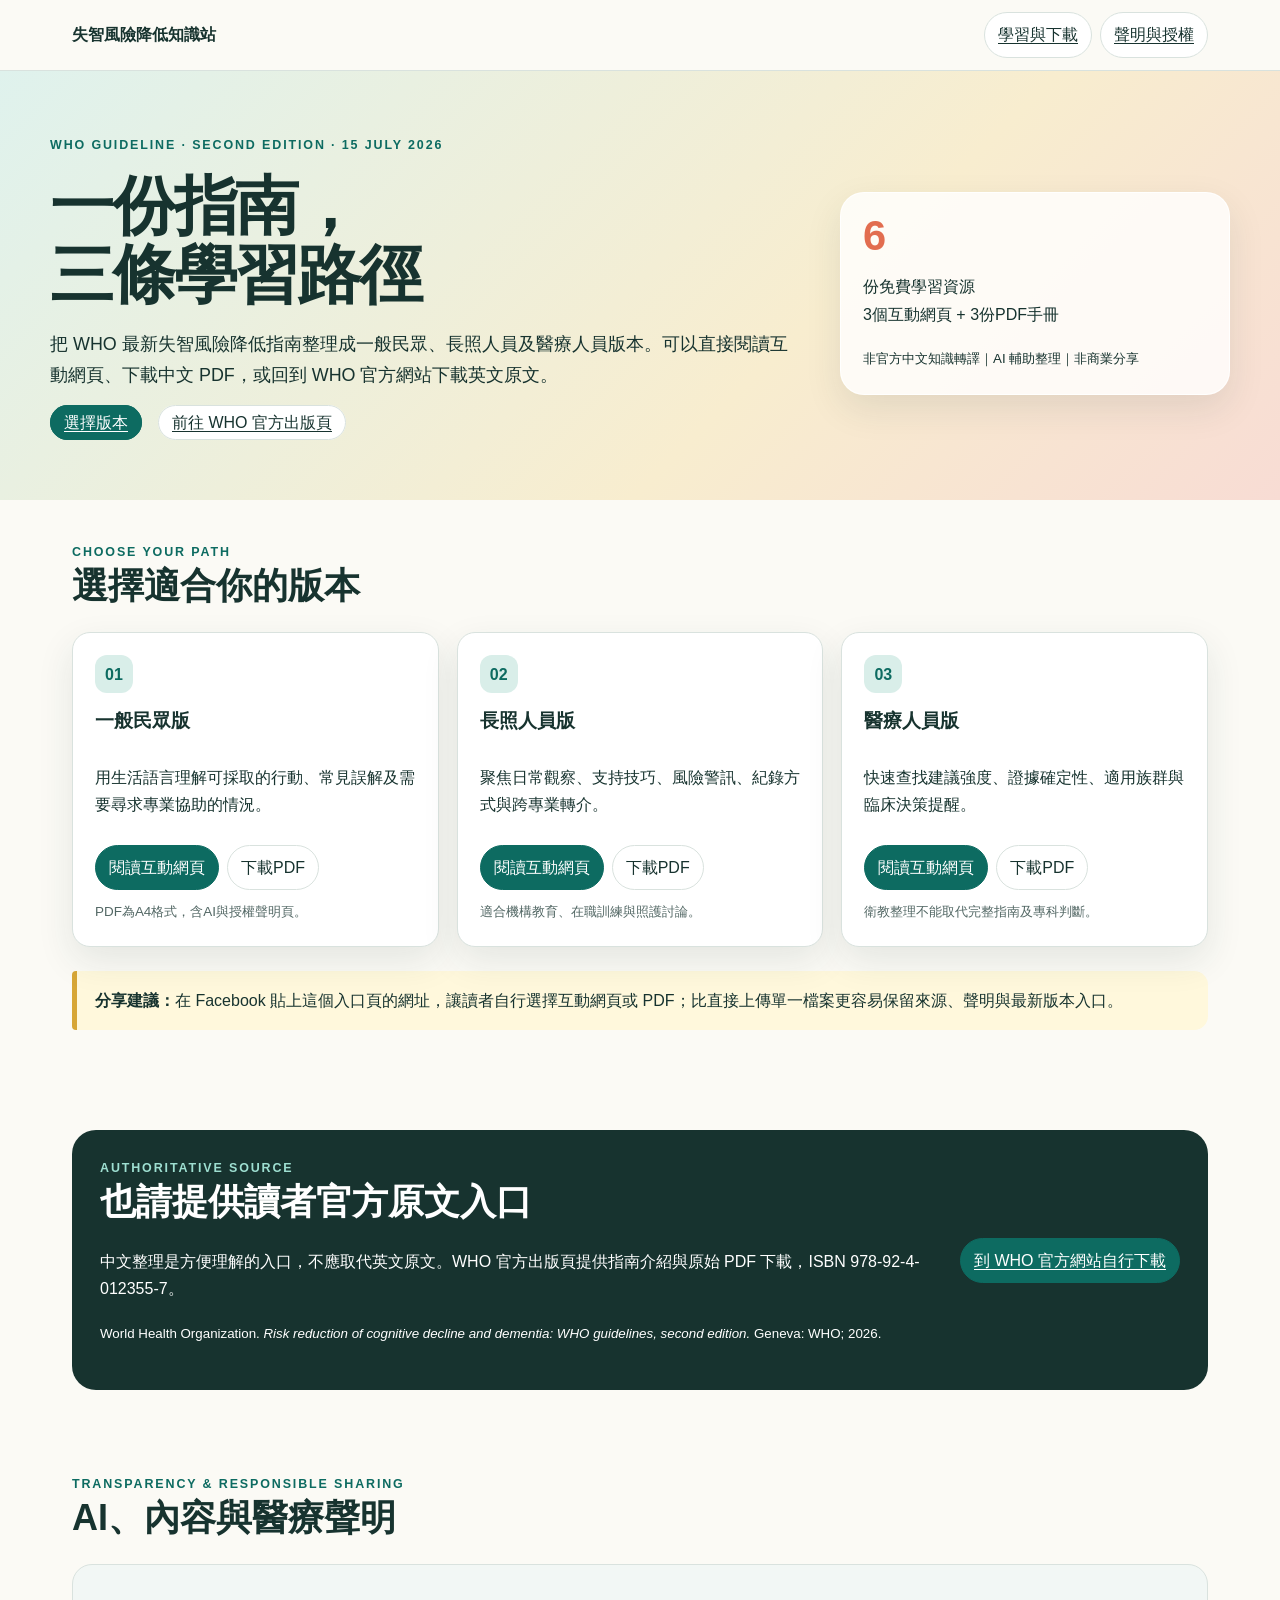
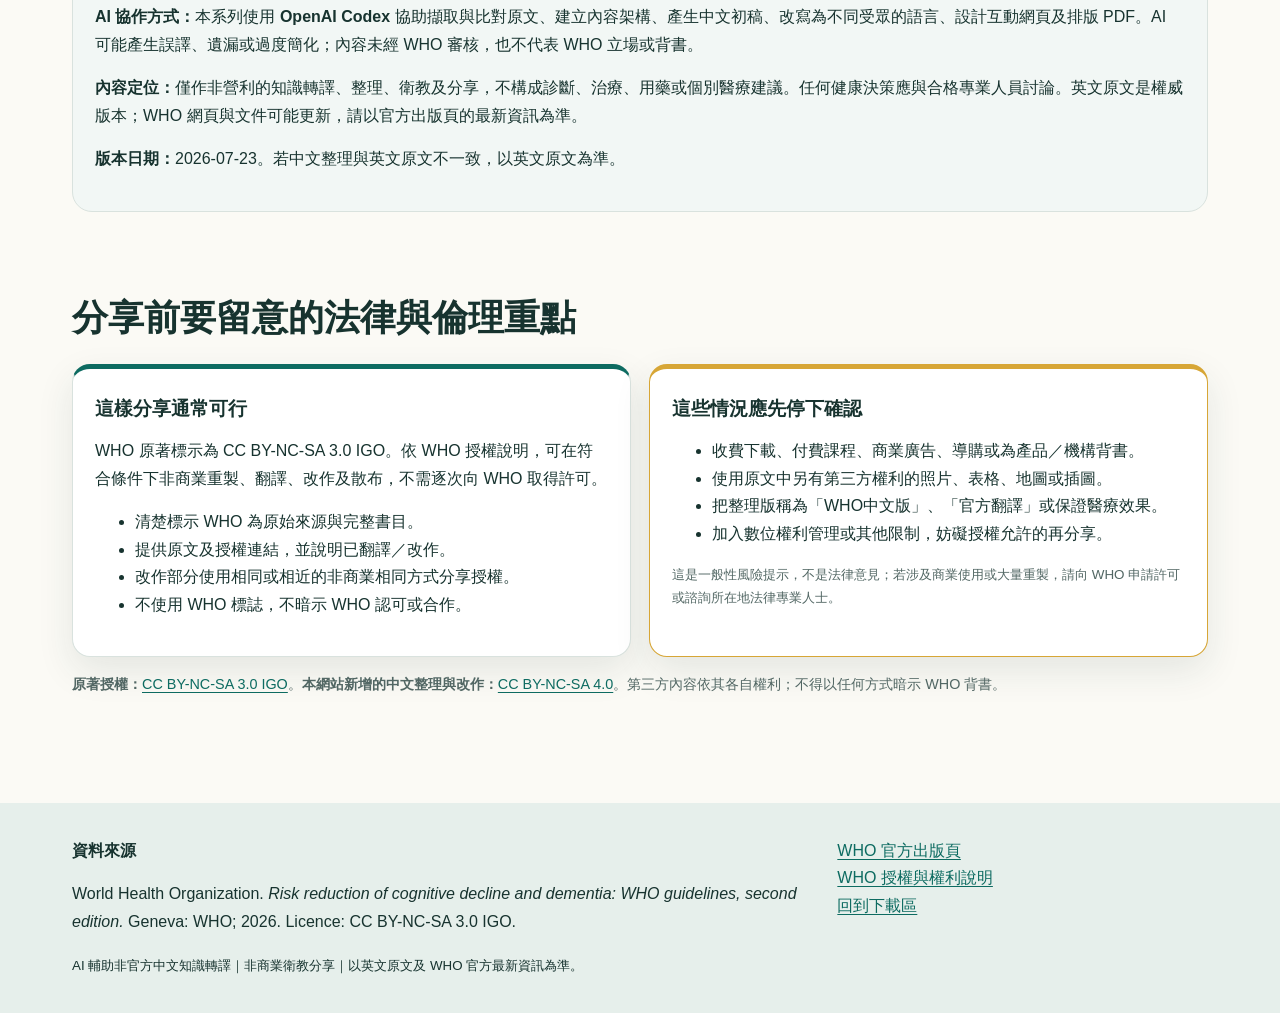
==== html/index.html @ b4cadde2 "Publish complete WHO dementia risk reduction learning site" ====
<!doctype html>
<html lang="zh-Hant">
<head>
  <meta charset="utf-8">
  <meta name="viewport" content="width=device-width,initial-scale=1">
  <meta name="description" content="WHO 2026失智風險降低指南：三種互動網頁、三份PDF手冊與官方原文入口">
  <title>失智風險降低知識分享站｜WHO 2026指南整理</title>
  <link rel="stylesheet" href="assets/guide.css">
  <link rel="stylesheet" href="assets/hub.css">
</head>
<body>
  <a class="skip" href="#main">跳到主要內容</a>
  <header class="topbar"><div class="topbar-inner">
    <a class="brand" href="index.html">失智風險降低知識站</a>
    <nav class="top-actions" aria-label="頁面導覽"><a class="btn" href="#resources">學習與下載</a><a class="btn" href="#disclaimer">聲明與授權</a></nav>
  </div></header>

  <main id="main">
    <section class="hero"><div class="hero-grid">
      <div>
        <div class="eyebrow">WHO GUIDELINE · SECOND EDITION · 15 JULY 2026</div>
        <h1>一份指南，<br>三條學習路徑</h1>
        <p class="lead">把 WHO 最新失智風險降低指南整理成一般民眾、長照人員及醫療人員版本。可以直接閱讀互動網頁、下載中文 PDF，或回到 WHO 官方網站下載英文原文。</p>
        <p><a class="btn primary" href="#resources">選擇版本</a>　<a class="btn" href="https://www.who.int/publications/i/item/9789240123557" target="_blank" rel="noopener">前往 WHO 官方出版頁</a></p>
      </div>
      <aside class="hero-note"><strong>6</strong><p>份免費學習資源<br>3個互動網頁 + 3份PDF手冊</p><small>非官方中文知識轉譯｜AI 輔助整理｜非商業分享</small></aside>
    </div></section>

    <section class="container" id="resources">
      <div class="eyebrow">CHOOSE YOUR PATH</div><h2>選擇適合你的版本</h2>
      <div class="resource-grid">
        <article class="card resource-card"><span class="number">01</span><h3>一般民眾版</h3><p>用生活語言理解可採取的行動、常見誤解及需要尋求專業協助的情況。</p><div class="resource-actions"><a class="btn primary" href="一般民眾版.html">閱讀互動網頁</a><a class="btn" href="../pdf/WHO_2026_失智風險降低_一般民眾版.pdf" download>下載PDF</a></div><span class="file-note">PDF為A4格式，含AI與授權聲明頁。</span></article>
        <article class="card resource-card"><span class="number">02</span><h3>長照人員版</h3><p>聚焦日常觀察、支持技巧、風險警訊、紀錄方式與跨專業轉介。</p><div class="resource-actions"><a class="btn primary" href="長照人員版.html">閱讀互動網頁</a><a class="btn" href="../pdf/WHO_2026_失智風險降低_長照人員版.pdf" download>下載PDF</a></div><span class="file-note">適合機構教育、在職訓練與照護討論。</span></article>
        <article class="card resource-card"><span class="number">03</span><h3>醫療人員版</h3><p>快速查找建議強度、證據確定性、適用族群與臨床決策提醒。</p><div class="resource-actions"><a class="btn primary" href="醫療人員版.html">閱讀互動網頁</a><a class="btn" href="../pdf/WHO_2026_失智風險降低_醫療人員版.pdf" download>下載PDF</a></div><span class="file-note">衛教整理不能取代完整指南及專科判斷。</span></article>
      </div>
      <p class="notice" style="margin-top:24px"><b>分享建議：</b>在 Facebook 貼上這個入口頁的網址，讓讀者自行選擇互動網頁或 PDF；比直接上傳單一檔案更容易保留來源、聲明與最新版本入口。</p>
    </section>

    <section class="container"><div class="official-panel">
      <div><div class="eyebrow" style="color:#9edfd1">AUTHORITATIVE SOURCE</div><h2>也請提供讀者官方原文入口</h2><p>中文整理是方便理解的入口，不應取代英文原文。WHO 官方出版頁提供指南介紹與原始 PDF 下載，ISBN 978-92-4-012355-7。</p><p><small>World Health Organization. <i>Risk reduction of cognitive decline and dementia: WHO guidelines, second edition.</i> Geneva: WHO; 2026.</small></p></div>
      <a class="btn primary" href="https://www.who.int/publications/i/item/9789240123557" target="_blank" rel="noopener">到 WHO 官方網站自行下載</a>
    </div></section>

    <section class="container" id="disclaimer">
      <div class="eyebrow">TRANSPARENCY &amp; RESPONSIBLE SHARING</div><h2>AI、內容與醫療聲明</h2>
      <div class="disclosure"><p><b>AI 協作方式：</b>本系列使用 <b>OpenAI Codex</b> 協助擷取與比對原文、建立內容架構、產生中文初稿、改寫為不同受眾的語言、設計互動網頁及排版 PDF。AI 可能產生誤譯、遺漏或過度簡化；內容未經 WHO 審核，也不代表 WHO 立場或背書。</p><p><b>內容定位：</b>僅作非營利的知識轉譯、整理、衛教及分享，不構成診斷、治療、用藥或個別醫療建議。任何健康決策應與合格專業人員討論。英文原文是權威版本；WHO 網頁與文件可能更新，請以官方出版頁的最新資訊為準。</p><p><b>版本日期：</b>2026-07-23。若中文整理與英文原文不一致，以英文原文為準。</p></div>
    </section>

    <section class="container"><h2>分享前要留意的法律與倫理重點</h2><div class="legal-grid">
      <article class="card legal-card"><h3>這樣分享通常可行</h3><p>WHO 原著標示為 CC BY-NC-SA 3.0 IGO。依 WHO 授權說明，可在符合條件下非商業重製、翻譯、改作及散布，不需逐次向 WHO 取得許可。</p><ul><li>清楚標示 WHO 為原始來源與完整書目。</li><li>提供原文及授權連結，並說明已翻譯／改作。</li><li>改作部分使用相同或相近的非商業相同方式分享授權。</li><li>不使用 WHO 標誌，不暗示 WHO 認可或合作。</li></ul></article>
      <article class="card legal-card warning"><h3>這些情況應先停下確認</h3><ul><li>收費下載、付費課程、商業廣告、導購或為產品／機構背書。</li><li>使用原文中另有第三方權利的照片、表格、地圖或插圖。</li><li>把整理版稱為「WHO中文版」、「官方翻譯」或保證醫療效果。</li><li>加入數位權利管理或其他限制，妨礙授權允許的再分享。</li></ul><p class="file-note">這是一般性風險提示，不是法律意見；若涉及商業使用或大量重製，請向 WHO 申請許可或諮詢所在地法律專業人士。</p></article>
    </div>
    <p class="license-line"><b>原著授權：</b><a href="https://creativecommons.org/licenses/by-nc-sa/3.0/igo/">CC BY-NC-SA 3.0 IGO</a>。<b>本網站新增的中文整理與改作：</b><a href="https://creativecommons.org/licenses/by-nc-sa/4.0/">CC BY-NC-SA 4.0</a>。第三方內容依其各自權利；不得以任何方式暗示 WHO 背書。</p></section>
  </main>

  <footer class="footer"><div class="footer-inner"><div class="footer-grid"><div><b>資料來源</b><p>World Health Organization. <i>Risk reduction of cognitive decline and dementia: WHO guidelines, second edition.</i> Geneva: WHO; 2026. Licence: CC BY-NC-SA 3.0 IGO.</p></div><div><a href="https://www.who.int/publications/i/item/9789240123557">WHO 官方出版頁</a><br><a href="https://www.who.int/about/policies/publishing/copyright">WHO 授權與權利說明</a><br><a href="#resources">回到下載區</a></div></div><small>AI 輔助非官方中文知識轉譯｜非商業衛教分享｜以英文原文及 WHO 官方最新資訊為準。</small></div></footer>
</body>
</html>
---- html/assets/guide.css ----
:root{--ink:#17332f;--muted:#526764;--paper:#fbfaf5;--panel:#fff;--teal:#0d6b61;--teal2:#d9eee9;--coral:#e26d4f;--gold:#d7a636;--line:#d9e2de;--shadow:0 14px 36px rgba(25,63,57,.10);--radius:18px;--font:1rem}
*{box-sizing:border-box}html{scroll-behavior:smooth;font-size:var(--font)}body{margin:0;color:var(--ink);background:var(--paper);font-family:-apple-system,BlinkMacSystemFont,"Segoe UI","Noto Sans TC","PingFang TC",sans-serif;line-height:1.72}a{color:var(--teal);text-underline-offset:3px}button,input,select{font:inherit}.skip{position:absolute;left:-9999px;top:8px;background:#fff;padding:10px;z-index:20}.skip:focus{left:8px}.topbar{position:sticky;top:0;z-index:10;background:rgba(251,250,245,.94);border-bottom:1px solid var(--line);backdrop-filter:blur(12px)}.topbar-inner{max-width:1180px;margin:auto;padding:12px 22px;display:flex;align-items:center;gap:12px}.brand{font-weight:800;color:var(--ink);text-decoration:none;white-space:nowrap}.top-actions{margin-left:auto;display:flex;gap:8px;flex-wrap:wrap}.btn{border:1px solid var(--line);background:#fff;color:var(--ink);border-radius:999px;padding:8px 13px;cursor:pointer}.btn:hover,.btn:focus-visible{border-color:var(--teal);box-shadow:0 0 0 3px var(--teal2)}.btn.primary{background:var(--teal);color:#fff;border-color:var(--teal)}.hero{background:linear-gradient(135deg,#dff2ed 0%,#f8edcf 62%,#f8dcd4 100%);padding:64px 22px 48px;overflow:hidden}.hero-grid{max-width:1180px;margin:auto;display:grid;grid-template-columns:1.45fr .75fr;gap:36px;align-items:center}.eyebrow{font-size:.78rem;letter-spacing:.15em;text-transform:uppercase;font-weight:800;color:var(--teal)}h1{font-size:clamp(2.15rem,5vw,4.45rem);line-height:1.08;margin:.25em 0 .3em;letter-spacing:-.035em}h2{font-size:clamp(1.45rem,3vw,2.25rem);line-height:1.2;margin:0 0 .7em}h3{line-height:1.35}.lead{font-size:1.12rem;max-width:760px}.hero-note{background:rgba(255,255,255,.8);border:1px solid rgba(255,255,255,.9);padding:22px;border-radius:24px;box-shadow:var(--shadow)}.hero-note strong{display:block;font-size:2.6rem;line-height:1;color:var(--coral)}.container{max-width:1180px;margin:auto;padding:42px 22px}.method-grid,.audience-grid,.stats{display:grid;grid-template-columns:repeat(3,1fr);gap:18px}.card{background:var(--panel);border:1px solid var(--line);border-radius:var(--radius);padding:22px;box-shadow:var(--shadow)}.card h3{margin:.25em 0}.number{display:inline-grid;place-items:center;width:38px;height:38px;border-radius:12px;background:var(--teal2);font-weight:900;color:var(--teal)}.notice{border-left:5px solid var(--gold);background:#fff8dc;padding:16px 18px;border-radius:4px 14px 14px 4px}.controls{position:sticky;top:65px;z-index:8;background:var(--paper);padding:14px 0;border-bottom:1px solid var(--line)}.controls-row{display:grid;grid-template-columns:2fr 1fr 1fr;gap:10px}.field{width:100%;border:1px solid var(--line);border-radius:12px;padding:11px 13px;background:#fff;color:var(--ink)}.progress-wrap{margin-top:14px;display:grid;grid-template-columns:1fr auto;gap:10px;align-items:center}.progress{height:10px;background:#dfe8e4;border-radius:999px;overflow:hidden}.progress span{display:block;height:100%;width:0;background:linear-gradient(90deg,var(--teal),#4eb6a1);transition:width .25s}.topic-list{display:grid;gap:16px;margin-top:26px}.topic{background:#fff;border:1px solid var(--line);border-radius:var(--radius);overflow:hidden;box-shadow:0 8px 24px rgba(25,63,57,.07)}.topic[hidden]{display:none}.topic summary{list-style:none;cursor:pointer;padding:19px 20px;display:grid;grid-template-columns:auto 1fr auto;gap:14px;align-items:center}.topic summary::-webkit-details-marker{display:none}.topic summary:after{content:"＋";font-size:1.4rem;color:var(--teal)}.topic[open] summary:after{content:"−"}.topic-title{font-weight:850;font-size:1.12rem}.topic-meta{display:flex;flex-wrap:wrap;gap:6px;margin-top:5px}.tag{font-size:.76rem;line-height:1.2;border-radius:999px;padding:5px 9px;background:#edf2ef;color:#39514d}.tag.strong{background:#d9eee9;color:#075b51}.tag.conditional{background:#fff0cf;color:#72530e}.tag.against{background:#f9ddd7;color:#813523}.tag.insufficient{background:#e9e8f4;color:#4c4773}.topic-body{padding:0 20px 22px;border-top:1px solid var(--line)}.recommend{font-size:1.05rem;background:#f0f8f5;padding:16px;border-radius:14px;margin:18px 0}.topic-columns{display:grid;grid-template-columns:1fr 1fr;gap:16px}.mini{padding:15px;border:1px solid var(--line);border-radius:14px}.mini h4{margin:0 0 6px;color:var(--teal)}.source{font-size:.88rem;color:var(--muted);border-top:1px dashed var(--line);padding-top:12px;margin-top:16px}.complete{display:flex;gap:8px;align-items:center;font-weight:700;margin-top:14px}.quiz{margin-top:46px;background:#17332f;color:#f8faf8;border-radius:26px;padding:28px}.quiz h2{color:#fff}.question{padding:18px 0;border-top:1px solid rgba(255,255,255,.18)}.question label{display:block;padding:5px 0}.quiz .btn{margin-top:14px}.result{font-weight:800;color:#f9d978;margin-left:12px}.footer{background:#e6efeb;margin-top:50px}.footer-inner{max-width:1180px;margin:auto;padding:34px 22px}.footer-grid{display:grid;grid-template-columns:2fr 1fr;gap:24px}.audience-card{display:flex;flex-direction:column}.audience-card .btn{margin-top:auto;align-self:flex-start;text-decoration:none}.icon-orbit{width:220px;height:220px;margin:auto;border:2px solid rgba(13,107,97,.25);border-radius:50%;position:relative}.icon-orbit:before,.icon-orbit:after{content:"";position:absolute;border-radius:50%;background:var(--coral)}.icon-orbit:before{width:86px;height:86px;left:66px;top:66px;background:var(--teal)}.icon-orbit:after{width:35px;height:35px;left:-10px;top:45px;box-shadow:190px 75px 0 var(--gold),40px 160px 0 #6e92b5}.empty{padding:36px;text-align:center;color:var(--muted)}body.high-contrast{--ink:#000;--muted:#222;--paper:#fff;--panel:#fff;--teal:#005c50;--line:#555}body.high-contrast .hero{background:#fff;border-bottom:4px solid #000}@media(max-width:780px){.hero-grid,.method-grid,.audience-grid,.stats,.topic-columns,.footer-grid{grid-template-columns:1fr}.controls-row{grid-template-columns:1fr}.hero{padding-top:38px}.topbar-inner{align-items:flex-start}.top-actions{justify-content:flex-end}.topic summary{grid-template-columns:auto 1fr}.topic summary:after{grid-column:2}.hero-note{display:none}}@media print{.topbar,.controls,.quiz,.complete,.btn{display:none!important}.hero{padding:20px;background:#fff}.container{padding:18px}.topic{break-inside:avoid;box-shadow:none}.topic:not([open]) .topic-body{display:block}.footer{margin-top:20px}a{color:#000;text-decoration:none}}
---- html/assets/hub.css ----
.resource-grid{display:grid;grid-template-columns:repeat(3,1fr);gap:18px}
.resource-card{display:flex;flex-direction:column;gap:10px}
.resource-card .resource-actions{display:flex;flex-wrap:wrap;gap:8px;margin-top:auto}
.resource-card .btn{text-decoration:none}
.file-note{font-size:.84rem;color:var(--muted)}
.official-panel{display:grid;grid-template-columns:1.5fr auto;gap:22px;align-items:center;background:var(--ink);color:#fff;border-radius:24px;padding:28px}
.official-panel h2{color:#fff}
.official-panel a:not(.btn){color:#bcebe0}
.legal-grid{display:grid;grid-template-columns:1fr 1fr;gap:18px}
.legal-card{border-top:5px solid var(--teal)}
.legal-card.warning{border-color:var(--gold)}
.disclosure{background:#f2f7f5;border:1px solid var(--line);border-radius:20px;padding:22px}
.license-line{font-size:.9rem;color:var(--muted)}
.download-all{display:inline-flex;align-items:center;gap:8px;background:var(--coral);color:#fff!important;border-color:var(--coral)!important}
@media(max-width:780px){.resource-grid,.legal-grid,.official-panel{grid-template-columns:1fr}}
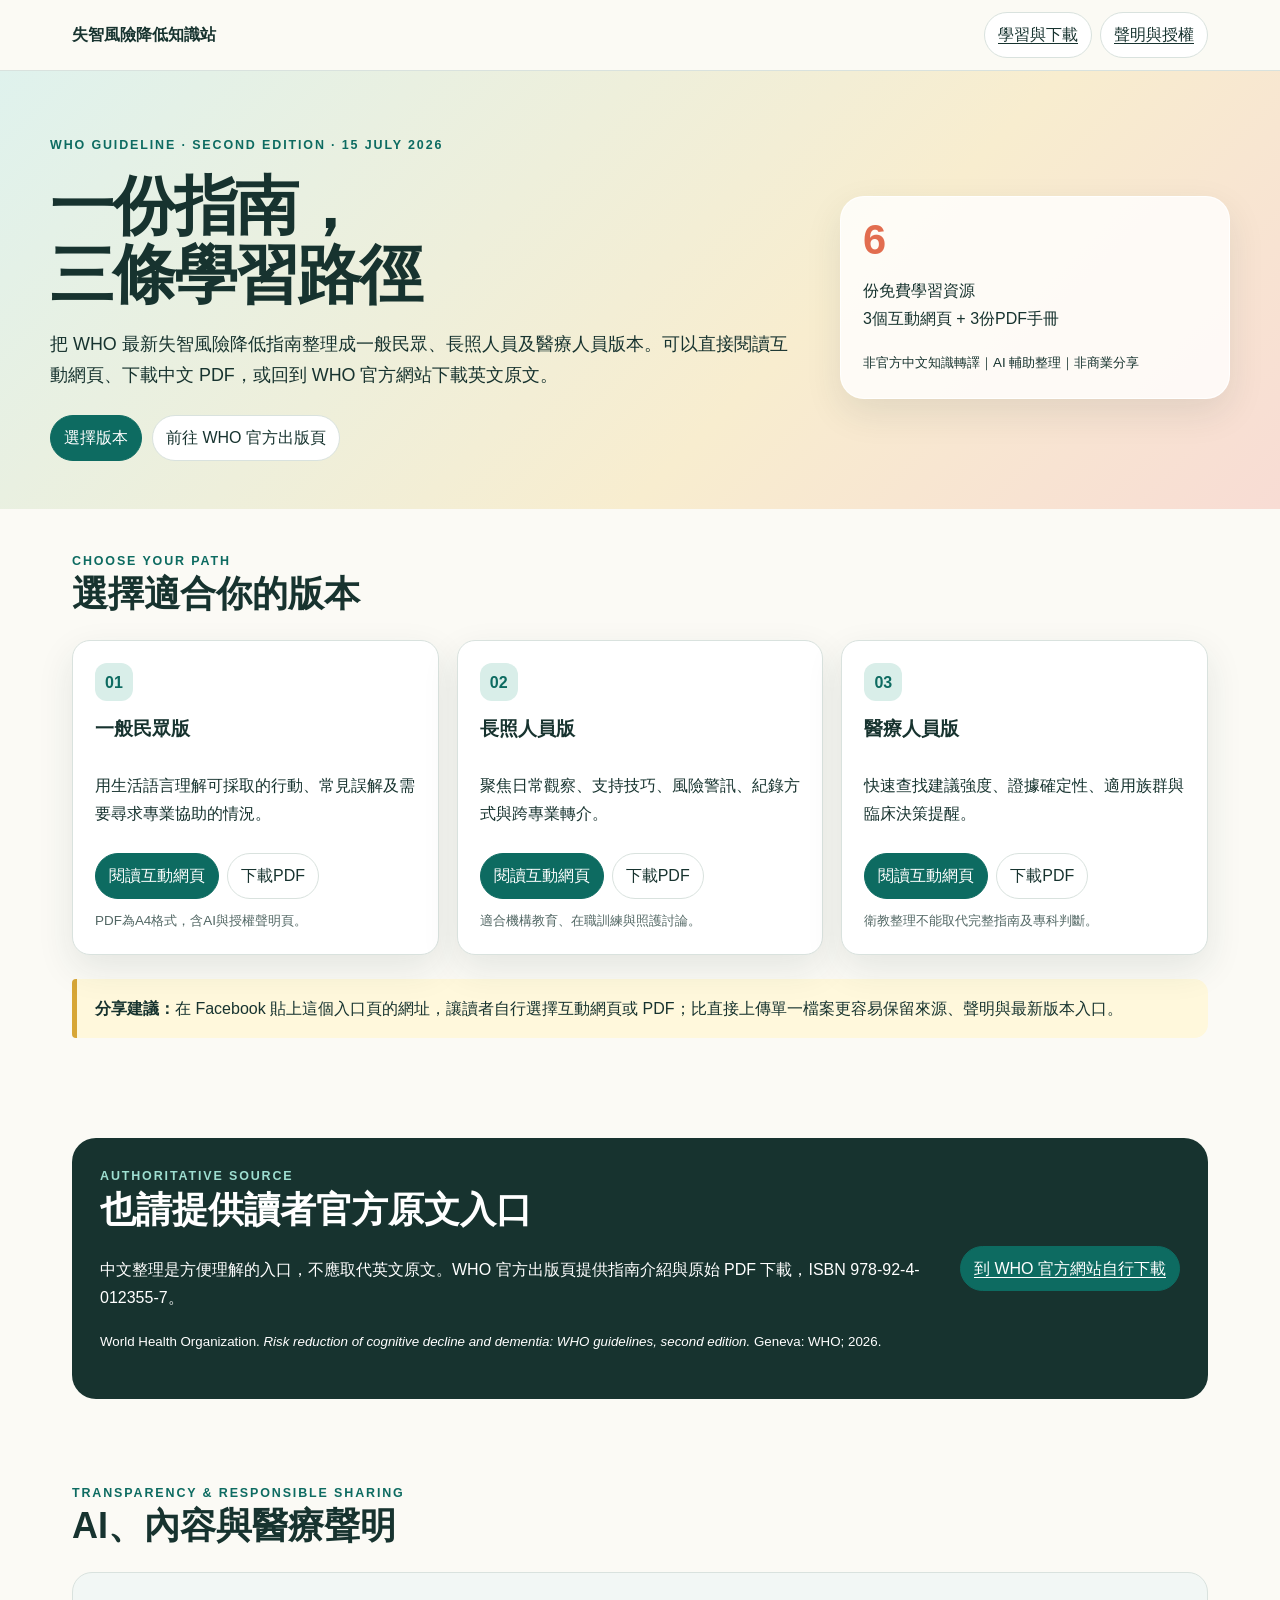
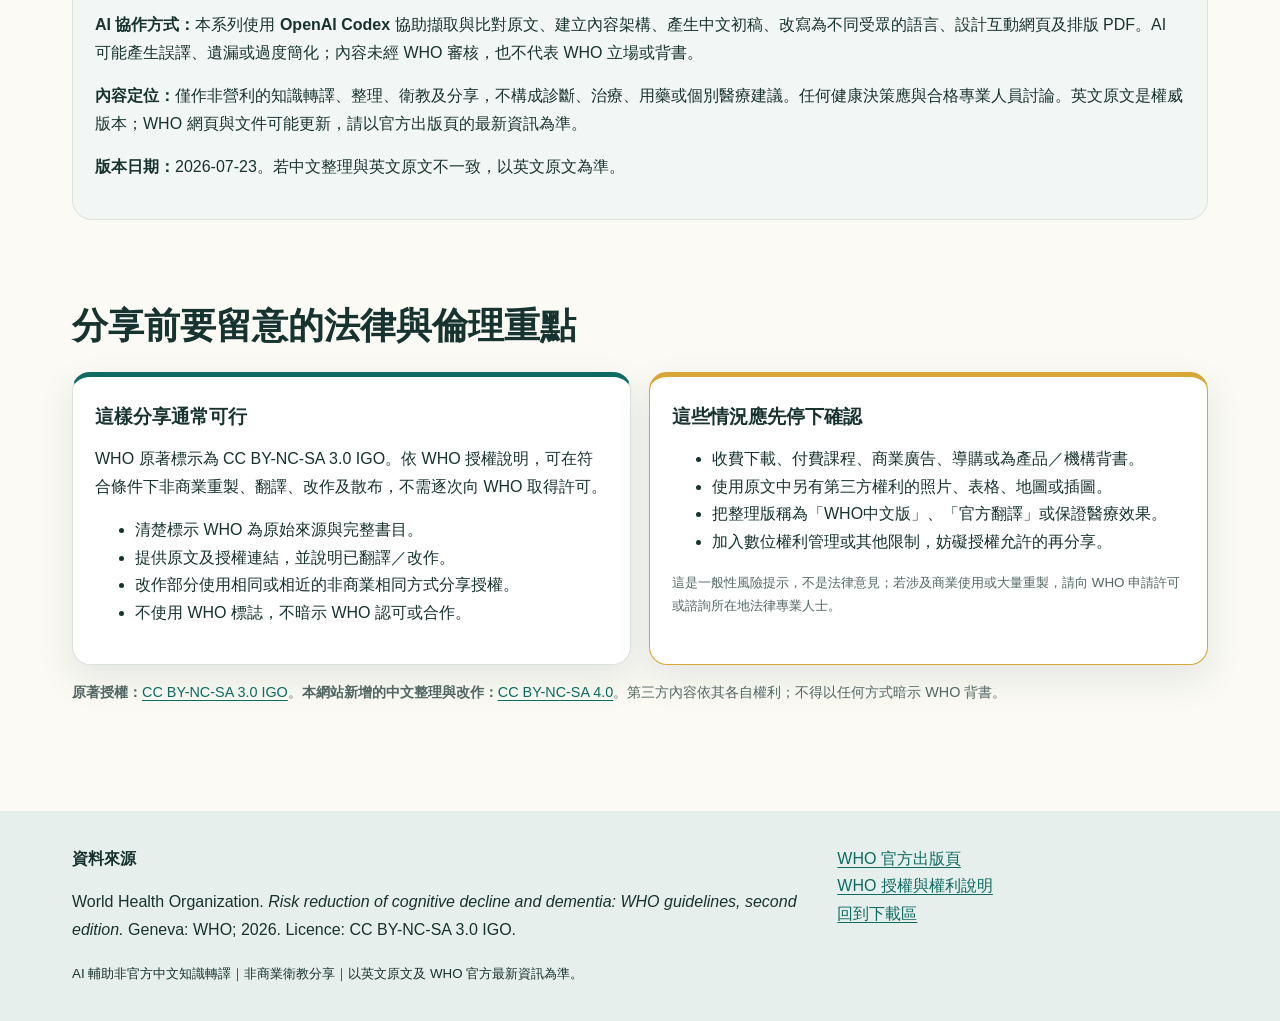
==== commit 2c482b84: "Use compact responsive hero actions" ====
--- a/html/index.html
+++ b/html/index.html
@@ -21,7 +21,7 @@
         <div class="eyebrow">WHO GUIDELINE · SECOND EDITION · 15 JULY 2026</div>
         <h1>一份指南，<br>三條學習路徑</h1>
         <p class="lead">把 WHO 最新失智風險降低指南整理成一般民眾、長照人員及醫療人員版本。可以直接閱讀互動網頁、下載中文 PDF，或回到 WHO 官方網站下載英文原文。</p>
-        <p><a class="btn primary" href="#resources">選擇版本</a>　<a class="btn" href="https://www.who.int/publications/i/item/9789240123557" target="_blank" rel="noopener">前往 WHO 官方出版頁</a></p>
+        <div class="hero-actions"><a class="btn primary" href="#resources">選擇版本</a><a class="btn" href="https://www.who.int/publications/i/item/9789240123557" target="_blank" rel="noopener">前往 WHO 官方出版頁</a></div>
       </div>
       <aside class="hero-note"><strong>6</strong><p>份免費學習資源<br>3個互動網頁 + 3份PDF手冊</p><small>非官方中文知識轉譯｜AI 輔助整理｜非商業分享</small></aside>
     </div></section>
--- a/html/assets/guide.css
+++ b/html/assets/guide.css
@@ -1,2 +1,2 @@
 :root{--ink:#17332f;--muted:#526764;--paper:#fbfaf5;--panel:#fff;--teal:#0d6b61;--teal2:#d9eee9;--coral:#e26d4f;--gold:#d7a636;--line:#d9e2de;--shadow:0 14px 36px rgba(25,63,57,.10);--radius:18px;--font:1rem}
-*{box-sizing:border-box}html{scroll-behavior:smooth;font-size:var(--font)}body{margin:0;color:var(--ink);background:var(--paper);font-family:-apple-system,BlinkMacSystemFont,"Segoe UI","Noto Sans TC","PingFang TC",sans-serif;line-height:1.72}a{color:var(--teal);text-underline-offset:3px}button,input,select{font:inherit}.skip{position:absolute;left:-9999px;top:8px;background:#fff;padding:10px;z-index:20}.skip:focus{left:8px}.topbar{position:sticky;top:0;z-index:10;background:rgba(251,250,245,.94);border-bottom:1px solid var(--line);backdrop-filter:blur(12px)}.topbar-inner{max-width:1180px;margin:auto;padding:12px 22px;display:flex;align-items:center;gap:12px}.brand{font-weight:800;color:var(--ink);text-decoration:none;white-space:nowrap}.top-actions{margin-left:auto;display:flex;gap:8px;flex-wrap:wrap}.btn{border:1px solid var(--line);background:#fff;color:var(--ink);border-radius:999px;padding:8px 13px;cursor:pointer}.btn:hover,.btn:focus-visible{border-color:var(--teal);box-shadow:0 0 0 3px var(--teal2)}.btn.primary{background:var(--teal);color:#fff;border-color:var(--teal)}.hero{background:linear-gradient(135deg,#dff2ed 0%,#f8edcf 62%,#f8dcd4 100%);padding:64px 22px 48px;overflow:hidden}.hero-grid{max-width:1180px;margin:auto;display:grid;grid-template-columns:1.45fr .75fr;gap:36px;align-items:center}.eyebrow{font-size:.78rem;letter-spacing:.15em;text-transform:uppercase;font-weight:800;color:var(--teal)}h1{font-size:clamp(2.15rem,5vw,4.45rem);line-height:1.08;margin:.25em 0 .3em;letter-spacing:-.035em}h2{font-size:clamp(1.45rem,3vw,2.25rem);line-height:1.2;margin:0 0 .7em}h3{line-height:1.35}.lead{font-size:1.12rem;max-width:760px}.hero-note{background:rgba(255,255,255,.8);border:1px solid rgba(255,255,255,.9);padding:22px;border-radius:24px;box-shadow:var(--shadow)}.hero-note strong{display:block;font-size:2.6rem;line-height:1;color:var(--coral)}.container{max-width:1180px;margin:auto;padding:42px 22px}.method-grid,.audience-grid,.stats{display:grid;grid-template-columns:repeat(3,1fr);gap:18px}.card{background:var(--panel);border:1px solid var(--line);border-radius:var(--radius);padding:22px;box-shadow:var(--shadow)}.card h3{margin:.25em 0}.number{display:inline-grid;place-items:center;width:38px;height:38px;border-radius:12px;background:var(--teal2);font-weight:900;color:var(--teal)}.notice{border-left:5px solid var(--gold);background:#fff8dc;padding:16px 18px;border-radius:4px 14px 14px 4px}.controls{position:sticky;top:65px;z-index:8;background:var(--paper);padding:14px 0;border-bottom:1px solid var(--line)}.controls-row{display:grid;grid-template-columns:2fr 1fr 1fr;gap:10px}.field{width:100%;border:1px solid var(--line);border-radius:12px;padding:11px 13px;background:#fff;color:var(--ink)}.progress-wrap{margin-top:14px;display:grid;grid-template-columns:1fr auto;gap:10px;align-items:center}.progress{height:10px;background:#dfe8e4;border-radius:999px;overflow:hidden}.progress span{display:block;height:100%;width:0;background:linear-gradient(90deg,var(--teal),#4eb6a1);transition:width .25s}.topic-list{display:grid;gap:16px;margin-top:26px}.topic{background:#fff;border:1px solid var(--line);border-radius:var(--radius);overflow:hidden;box-shadow:0 8px 24px rgba(25,63,57,.07)}.topic[hidden]{display:none}.topic summary{list-style:none;cursor:pointer;padding:19px 20px;display:grid;grid-template-columns:auto 1fr auto;gap:14px;align-items:center}.topic summary::-webkit-details-marker{display:none}.topic summary:after{content:"＋";font-size:1.4rem;color:var(--teal)}.topic[open] summary:after{content:"−"}.topic-title{font-weight:850;font-size:1.12rem}.topic-meta{display:flex;flex-wrap:wrap;gap:6px;margin-top:5px}.tag{font-size:.76rem;line-height:1.2;border-radius:999px;padding:5px 9px;background:#edf2ef;color:#39514d}.tag.strong{background:#d9eee9;color:#075b51}.tag.conditional{background:#fff0cf;color:#72530e}.tag.against{background:#f9ddd7;color:#813523}.tag.insufficient{background:#e9e8f4;color:#4c4773}.topic-body{padding:0 20px 22px;border-top:1px solid var(--line)}.recommend{font-size:1.05rem;background:#f0f8f5;padding:16px;border-radius:14px;margin:18px 0}.topic-columns{display:grid;grid-template-columns:1fr 1fr;gap:16px}.mini{padding:15px;border:1px solid var(--line);border-radius:14px}.mini h4{margin:0 0 6px;color:var(--teal)}.source{font-size:.88rem;color:var(--muted);border-top:1px dashed var(--line);padding-top:12px;margin-top:16px}.complete{display:flex;gap:8px;align-items:center;font-weight:700;margin-top:14px}.quiz{margin-top:46px;background:#17332f;color:#f8faf8;border-radius:26px;padding:28px}.quiz h2{color:#fff}.question{padding:18px 0;border-top:1px solid rgba(255,255,255,.18)}.question label{display:block;padding:5px 0}.quiz .btn{margin-top:14px}.result{font-weight:800;color:#f9d978;margin-left:12px}.footer{background:#e6efeb;margin-top:50px}.footer-inner{max-width:1180px;margin:auto;padding:34px 22px}.footer-grid{display:grid;grid-template-columns:2fr 1fr;gap:24px}.audience-card{display:flex;flex-direction:column}.audience-card .btn{margin-top:auto;align-self:flex-start;text-decoration:none}.icon-orbit{width:220px;height:220px;margin:auto;border:2px solid rgba(13,107,97,.25);border-radius:50%;position:relative}.icon-orbit:before,.icon-orbit:after{content:"";position:absolute;border-radius:50%;background:var(--coral)}.icon-orbit:before{width:86px;height:86px;left:66px;top:66px;background:var(--teal)}.icon-orbit:after{width:35px;height:35px;left:-10px;top:45px;box-shadow:190px 75px 0 var(--gold),40px 160px 0 #6e92b5}.empty{padding:36px;text-align:center;color:var(--muted)}body.high-contrast{--ink:#000;--muted:#222;--paper:#fff;--panel:#fff;--teal:#005c50;--line:#555}body.high-contrast .hero{background:#fff;border-bottom:4px solid #000}@media(max-width:780px){.hero-grid,.method-grid,.audience-grid,.stats,.topic-columns,.footer-grid{grid-template-columns:1fr}.controls-row{grid-template-columns:1fr}.hero{padding-top:38px}.topbar-inner{align-items:flex-start}.top-actions{justify-content:flex-end}.topic summary{grid-template-columns:auto 1fr}.topic summary:after{grid-column:2}.hero-note{display:none}}@media print{.topbar,.controls,.quiz,.complete,.btn{display:none!important}.hero{padding:20px;background:#fff}.container{padding:18px}.topic{break-inside:avoid;box-shadow:none}.topic:not([open]) .topic-body{display:block}.footer{margin-top:20px}a{color:#000;text-decoration:none}}
+*{box-sizing:border-box}html{scroll-behavior:smooth;font-size:var(--font)}body{margin:0;color:var(--ink);background:var(--paper);font-family:-apple-system,BlinkMacSystemFont,"Segoe UI","Noto Sans TC","PingFang TC",sans-serif;line-height:1.72}a{color:var(--teal);text-underline-offset:3px}button,input,select{font:inherit}.skip{position:absolute;left:-9999px;top:8px;background:#fff;padding:10px;z-index:20}.skip:focus{left:8px}.topbar{position:relative;z-index:10;background:rgba(251,250,245,.94);border-bottom:1px solid var(--line)}.topbar-inner{max-width:1180px;margin:auto;padding:12px 22px;display:flex;align-items:center;gap:12px}.brand{font-weight:800;color:var(--ink);text-decoration:none;white-space:nowrap}.top-actions{margin-left:auto;display:flex;gap:8px;flex-wrap:wrap}.btn{display:inline-flex;align-items:center;justify-content:center;border:1px solid var(--line);background:#fff;color:var(--ink);border-radius:999px;padding:8px 13px;cursor:pointer;text-align:center}.btn:hover,.btn:focus-visible{border-color:var(--teal);box-shadow:0 0 0 3px var(--teal2)}.btn.primary{background:var(--teal);color:#fff;border-color:var(--teal)}.hero{background:linear-gradient(135deg,#dff2ed 0%,#f8edcf 62%,#f8dcd4 100%);padding:64px 22px 48px;overflow:hidden}.hero-grid{max-width:1180px;margin:auto;display:grid;grid-template-columns:1.45fr .75fr;gap:36px;align-items:center}.hero-actions{display:flex;flex-wrap:wrap;gap:10px;margin:24px 0 0}.hero-actions .btn{text-decoration:none;white-space:nowrap}.eyebrow{font-size:.78rem;letter-spacing:.15em;text-transform:uppercase;font-weight:800;color:var(--teal)}h1{font-size:clamp(2.15rem,5vw,4.45rem);line-height:1.08;margin:.25em 0 .3em;letter-spacing:-.035em}h2{font-size:clamp(1.45rem,3vw,2.25rem);line-height:1.2;margin:0 0 .7em}h3{line-height:1.35}.lead{font-size:1.12rem;max-width:760px}.hero-note{background:rgba(255,255,255,.8);border:1px solid rgba(255,255,255,.9);padding:22px;border-radius:24px;box-shadow:var(--shadow)}.hero-note strong{display:block;font-size:2.6rem;line-height:1;color:var(--coral)}.container{max-width:1180px;margin:auto;padding:42px 22px}.method-grid,.audience-grid,.stats{display:grid;grid-template-columns:repeat(3,1fr);gap:18px}.card{background:var(--panel);border:1px solid var(--line);border-radius:var(--radius);padding:22px;box-shadow:var(--shadow)}.card h3{margin:.25em 0}.number{display:inline-grid;place-items:center;width:38px;height:38px;border-radius:12px;background:var(--teal2);font-weight:900;color:var(--teal)}.notice{border-left:5px solid var(--gold);background:#fff8dc;padding:16px 18px;border-radius:4px 14px 14px 4px}.controls{position:sticky;top:0;z-index:8;background:var(--paper);padding:14px 0;border-bottom:1px solid var(--line)}.controls-row{display:grid;grid-template-columns:2fr 1fr 1fr;gap:10px}.field{width:100%;border:1px solid var(--line);border-radius:12px;padding:11px 13px;background:#fff;color:var(--ink)}.progress-wrap{margin-top:14px;display:grid;grid-template-columns:1fr auto;gap:10px;align-items:center}.progress{height:10px;background:#dfe8e4;border-radius:999px;overflow:hidden}.progress span{display:block;height:100%;width:0;background:linear-gradient(90deg,var(--teal),#4eb6a1);transition:width .25s}.topic-list{display:grid;gap:16px;margin-top:26px}.topic{background:#fff;border:1px solid var(--line);border-radius:var(--radius);overflow:hidden;box-shadow:0 8px 24px rgba(25,63,57,.07)}.topic[hidden]{display:none}.topic summary{list-style:none;cursor:pointer;padding:19px 20px;display:grid;grid-template-columns:auto 1fr auto;gap:14px;align-items:center}.topic summary::-webkit-details-marker{display:none}.topic summary:after{content:"＋";font-size:1.4rem;color:var(--teal)}.topic[open] summary:after{content:"−"}.topic-title{font-weight:850;font-size:1.12rem}.topic-meta{display:flex;flex-wrap:wrap;gap:6px;margin-top:5px}.tag{font-size:.76rem;line-height:1.2;border-radius:999px;padding:5px 9px;background:#edf2ef;color:#39514d}.tag.strong{background:#d9eee9;color:#075b51}.tag.conditional{background:#fff0cf;color:#72530e}.tag.against{background:#f9ddd7;color:#813523}.tag.insufficient{background:#e9e8f4;color:#4c4773}.topic-body{padding:0 20px 22px;border-top:1px solid var(--line)}.recommend{font-size:1.05rem;background:#f0f8f5;padding:16px;border-radius:14px;margin:18px 0}.topic-columns{display:grid;grid-template-columns:1fr 1fr;gap:16px}.mini{padding:15px;border:1px solid var(--line);border-radius:14px}.mini h4{margin:0 0 6px;color:var(--teal)}.source{font-size:.88rem;color:var(--muted);border-top:1px dashed var(--line);padding-top:12px;margin-top:16px}.complete{display:flex;gap:8px;align-items:center;font-weight:700;margin-top:14px}.quiz{margin-top:46px;background:#17332f;color:#f8faf8;border-radius:26px;padding:28px}.quiz h2{color:#fff}.question{padding:18px 0;border-top:1px solid rgba(255,255,255,.18)}.question label{display:block;padding:5px 0}.quiz .btn{margin-top:14px}.result{font-weight:800;color:#f9d978;margin-left:12px}.footer{background:#e6efeb;margin-top:50px}.footer-inner{max-width:1180px;margin:auto;padding:34px 22px}.footer-grid{display:grid;grid-template-columns:2fr 1fr;gap:24px}.audience-card{display:flex;flex-direction:column}.audience-card .btn{margin-top:auto;align-self:flex-start;text-decoration:none}.icon-orbit{width:220px;height:220px;margin:auto;border:2px solid rgba(13,107,97,.25);border-radius:50%;position:relative}.icon-orbit:before,.icon-orbit:after{content:"";position:absolute;border-radius:50%;background:var(--coral)}.icon-orbit:before{width:86px;height:86px;left:66px;top:66px;background:var(--teal)}.icon-orbit:after{width:35px;height:35px;left:-10px;top:45px;box-shadow:190px 75px 0 var(--gold),40px 160px 0 #6e92b5}.empty{padding:36px;text-align:center;color:var(--muted)}body.high-contrast{--ink:#000;--muted:#222;--paper:#fff;--panel:#fff;--teal:#005c50;--line:#555}body.high-contrast .hero{background:#fff;border-bottom:4px solid #000}@media(max-width:780px){.hero-grid,.method-grid,.audience-grid,.stats,.topic-columns,.footer-grid{grid-template-columns:1fr}.controls{position:static}.controls-row{grid-template-columns:1fr}.hero{padding:32px 18px 38px}.hero-grid{gap:20px}.lead{font-size:1rem}.topbar-inner{align-items:center;padding:9px 16px;gap:8px}.top-actions{justify-content:flex-end;flex-wrap:nowrap;gap:6px}.top-actions .btn{padding:6px 9px;font-size:.82rem;line-height:1.25;white-space:nowrap}.brand{font-size:.94rem}.hero-actions{gap:8px;margin-top:20px}.hero-actions .btn{padding:7px 10px;font-size:.9rem;line-height:1.35}.eyebrow{font-size:.72rem;letter-spacing:.1em}.topic summary{grid-template-columns:auto 1fr}.topic summary:after{grid-column:2}.hero-note{display:none}}@media(max-width:430px){.topbar-inner{padding-inline:14px}.brand{font-size:.88rem}.top-actions .btn{padding-inline:7px;font-size:.78rem}.hero-actions{flex-wrap:nowrap}.hero-actions .btn{font-size:.84rem;padding-inline:9px}.hero-actions .btn:last-child{min-width:0}}@media print{.topbar,.controls,.quiz,.complete,.btn{display:none!important}.hero{padding:20px;background:#fff}.container{padding:18px}.topic{break-inside:avoid;box-shadow:none}.topic:not([open]) .topic-body{display:block}.footer{margin-top:20px}a{color:#000;text-decoration:none}}
